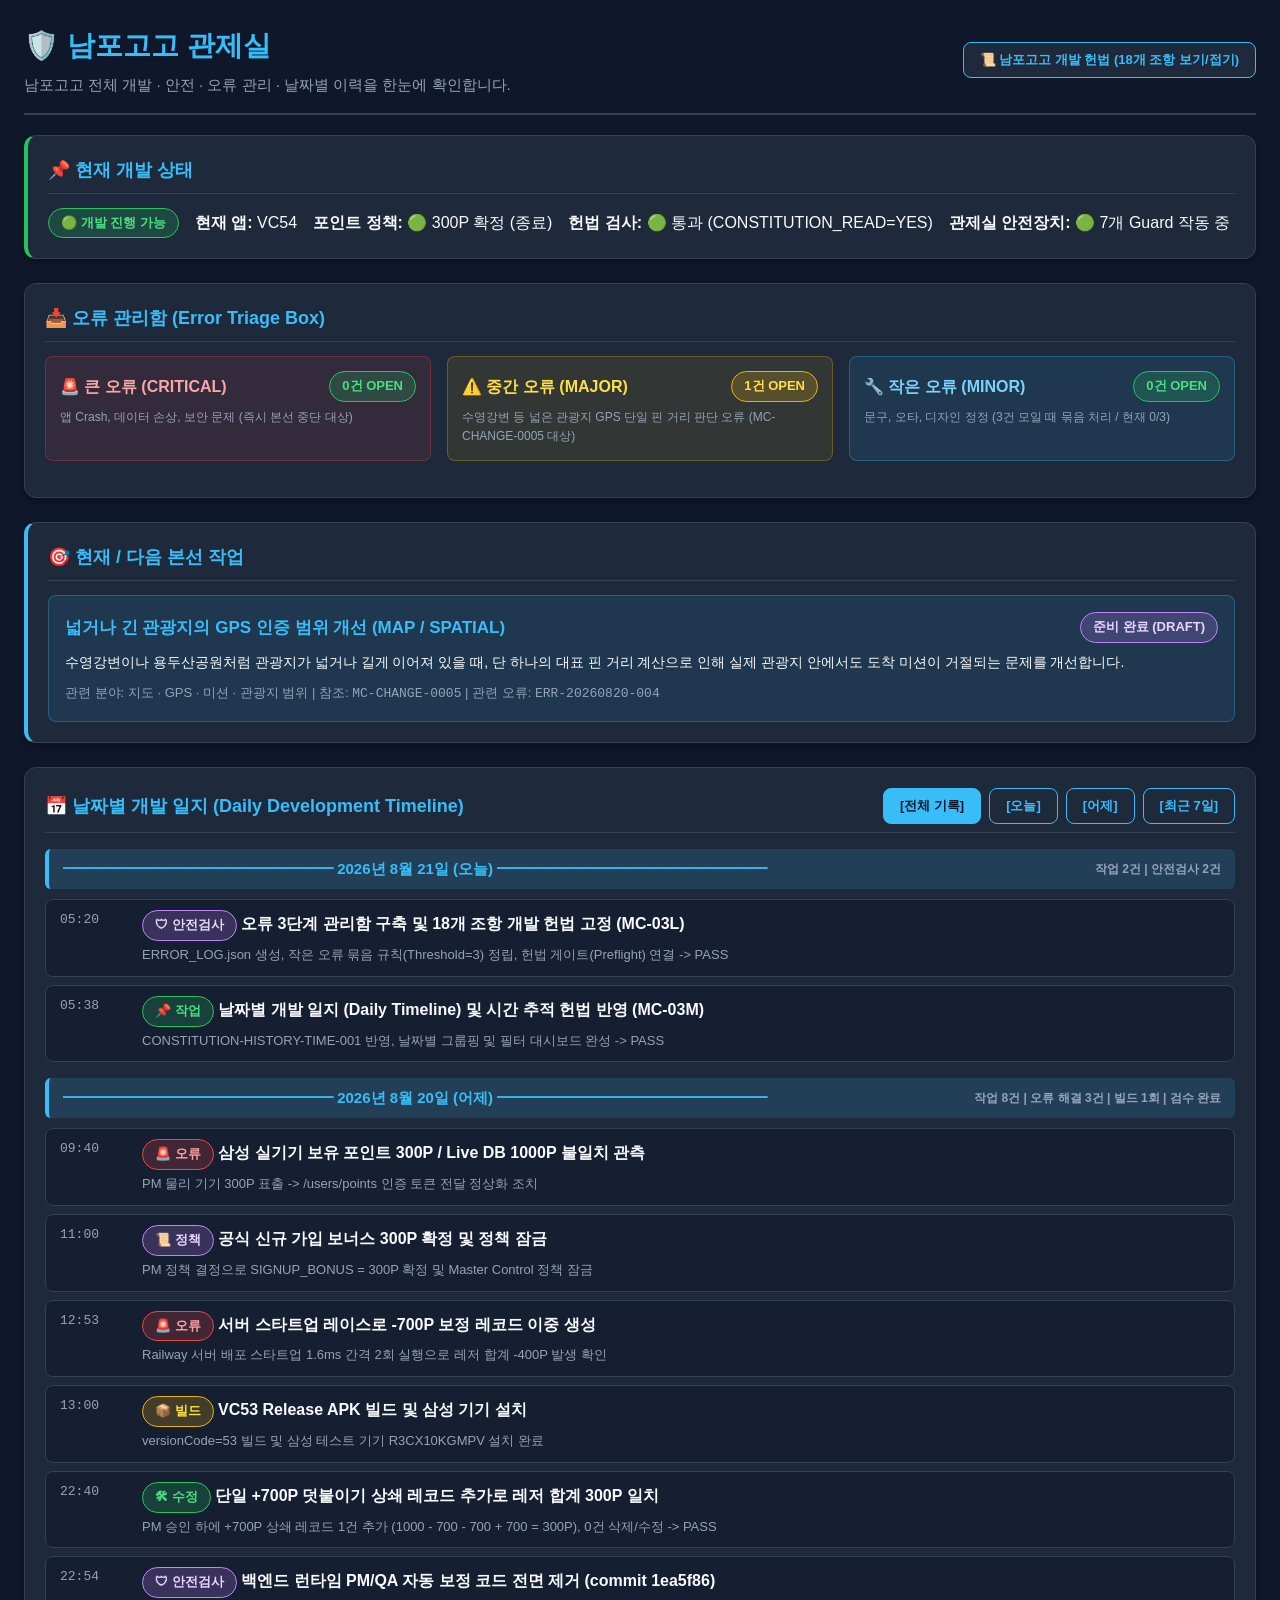
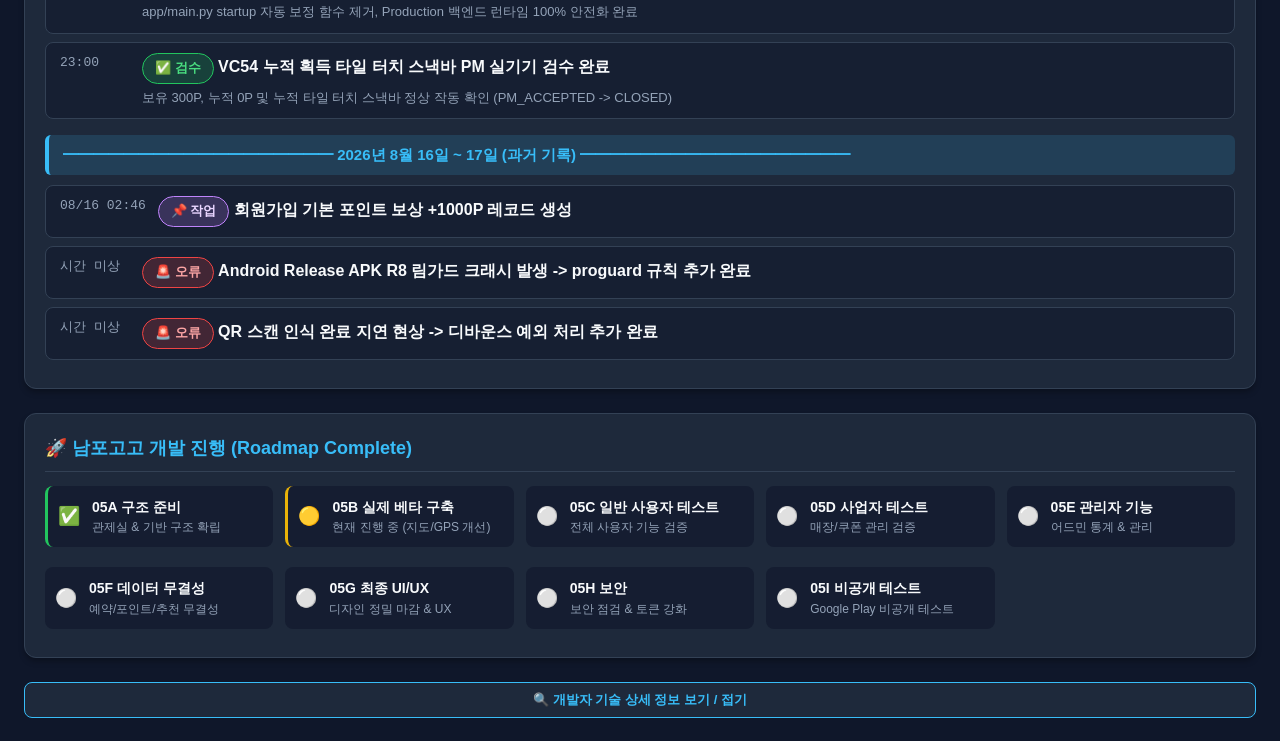
==== tools/master_control/dashboard.html @ 37080aaf "feat(spatial): deploy geometry-aware map & GPS engine supporting LINE_BUFFER and POLYGON_AREA for VC" ====
<!DOCTYPE html>
<html lang="ko">
<head>
    <meta charset="UTF-8">
    <meta name="viewport" content="width=device-width, initial-scale=1.0">
    <title>남포고고 관제실 (MASTER CONTROL)</title>
    <style>
        :root {
            --bg-color: #0f172a;
            --card-bg: #1e293b;
            --card-border: #334155;
            --text-main: #f8fafc;
            --text-sub: #94a3b8;
            --primary: #38bdf8;
            --success: #22c55e;
            --warning: #eab308;
            --danger: #ef4444;
            --purple: #c084fc;
        }
        body {
            font-family: 'Pretendard', -apple-system, BlinkMacSystemFont, 'Segoe UI', Roboto, sans-serif;
            background: var(--bg-color);
            color: var(--text-main);
            margin: 0;
            padding: 24px;
            line-height: 1.6;
        }
        .header {
            margin-bottom: 20px;
            border-bottom: 2px solid var(--card-border);
            padding-bottom: 16px;
            display: flex;
            justify-content: space-between;
            align-items: center;
        }
        .header h1 {
            color: var(--primary);
            margin: 0 0 4px 0;
            font-size: 28px;
            display: flex;
            align-items: center;
            gap: 10px;
        }
        .header p {
            color: var(--text-sub);
            margin: 0;
            font-size: 15px;
        }
        .grid {
            display: grid;
            grid-template-columns: repeat(auto-fit, minmax(340px, 1fr));
            gap: 20px;
            margin-bottom: 24px;
        }
        .card {
            background: var(--card-bg);
            border: 1px solid var(--card-border);
            border-radius: 12px;
            padding: 20px;
            box-shadow: 0 4px 6px -1px rgba(0, 0, 0, 0.3);
        }
        .card h2 {
            font-size: 18px;
            margin-top: 0;
            margin-bottom: 14px;
            color: var(--primary);
            display: flex;
            align-items: center;
            gap: 8px;
            border-bottom: 1px solid var(--card-border);
            padding-bottom: 8px;
        }
        .status-badge {
            display: inline-flex;
            align-items: center;
            gap: 6px;
            padding: 4px 12px;
            border-radius: 20px;
            font-size: 13px;
            font-weight: bold;
        }
        .badge-green { background: rgba(34, 197, 94, 0.2); color: #4ade80; border: 1px solid #22c55e; }
        .badge-yellow { background: rgba(234, 179, 8, 0.2); color: #fde047; border: 1px solid #eab308; }
        .badge-red { background: rgba(239, 68, 68, 0.2); color: #fca5a5; border: 1px solid #ef4444; }
        .badge-purple { background: rgba(192, 132, 252, 0.2); color: #e9d5ff; border: 1px solid #c084fc; }
        
        ul.simple-list {
            list-style: none;
            padding: 0;
            margin: 0;
        }
        ul.simple-list li {
            padding: 10px 0;
            border-bottom: 1px dashed var(--card-border);
            display: flex;
            justify-content: space-between;
            align-items: center;
            font-size: 14px;
        }
        ul.simple-list li:last-child {
            border-bottom: none;
        }
        .toggle-btn, .filter-btn {
            background: var(--card-bg);
            color: var(--primary);
            border: 1px solid var(--primary);
            padding: 8px 16px;
            border-radius: 8px;
            cursor: pointer;
            font-weight: bold;
            font-size: 13px;
            transition: all 0.2s;
        }
        .toggle-btn:hover, .filter-btn:hover, .filter-btn.active {
            background: var(--primary);
            color: var(--bg-color);
        }
        .collapsible-box {
            display: none;
            margin-top: 14px;
            background: #020617;
            border: 1px solid var(--card-border);
            border-radius: 10px;
            padding: 16px;
        }
        table.tech-table {
            width: 100%;
            border-collapse: collapse;
            font-size: 13px;
            margin-top: 8px;
        }
        table.tech-table th, table.tech-table td {
            padding: 8px 12px;
            text-align: left;
            border: 1px solid var(--card-border);
        }
        table.tech-table th { background: var(--card-bg); color: var(--primary); }
        .roadmap-step {
            display: flex;
            align-items: center;
            gap: 12px;
            padding: 10px;
            background: rgba(15, 23, 42, 0.6);
            border-radius: 8px;
            margin-bottom: 8px;
        }
        .roadmap-icon { font-size: 18px; }
        .roadmap-title { font-weight: bold; font-size: 14px; }
        .roadmap-desc { font-size: 12px; color: var(--text-sub); }
        .timeline-date-header {
            background: rgba(56, 189, 248, 0.15);
            border-left: 4px solid var(--primary);
            padding: 8px 14px;
            border-radius: 6px;
            margin: 16px 0 10px 0;
            font-size: 15px;
            font-weight: bold;
            color: var(--primary);
            display: flex;
            justify-content: space-between;
            align-items: center;
        }
        .timeline-event-item {
            padding: 10px 14px;
            background: rgba(15, 23, 42, 0.5);
            border: 1px solid var(--card-border);
            border-radius: 8px;
            margin-bottom: 8px;
            display: flex;
            gap: 12px;
            align-items: flex-start;
        }
        .timeline-time {
            font-family: monospace;
            font-size: 13px;
            color: var(--text-sub);
            min-width: 70px;
        }
    </style>
</head>
<body>

    <div class="header">
        <div>
            <h1>🛡️ 남포고고 관제실</h1>
            <p>남포고고 전체 개발 · 안전 · 오류 관리 · 날짜별 이력을 한눈에 확인합니다.</p>
        </div>
        <button class="toggle-btn" onclick="toggleBox('constitutionBox')">📜 남포고고 개발 헌법 (18개 조항 보기/접기)</button>
    </div>

    <!-- CONSTITUTION COLLAPSIBLE PANEL -->
    <div id="constitutionBox" class="collapsible-box" style="margin-bottom: 24px;">
        <h3 style="color: var(--primary); margin-top: 0;">📜 남포고고 개발 헌법 (18개 핵심 안전 조항 & 시각 수칙)</h3>
        <p style="font-size: 13px; color: var(--warning); margin-bottom: 10px;">
            <strong>CONSTITUTION-HISTORY-TIME-001:</strong> 확실하지 않은 날짜와 시각을 임의 추측하여 생성하지 않는다. 증거가 부족한 시각은 <code>TIME=UNKNOWN</code> (시간 미상)으로 표기한다.
        </p>
        <ol style="font-size: 13px; color: var(--text-main); padding-left: 20px; line-height: 1.8;">
            <li><strong>생산 원본 및 데이터 보호:</strong> PM 사전 승인 없이 Production 소스/DB 임의 수정·삭제 금지.</li>
            <li><strong>데이터 변경 전 검증:</strong> 데이터 변경 전 Source of Truth 및 Canonical Identity 사전 확인.</li>
            <li><strong>추측 및 임의 대치 금지:</strong> 추측 ID, 축약 ID, 비슷한 이름 대치, User.first fallback 사용 엄금.</li>
            <li><strong>파일 2-Key 보호 원칙:</strong> 파일 삭제·이동·이름변경은 자동 안전확인 + PM 승인 2-Key 필수.</li>
            <li><strong>오류 3단계 분류:</strong> 모든 오류는 큰 오류(🚨), 중간 오류(⚠️), 작은 오류(🔧) 3단계로 분류.</li>
            <li><strong>큰/중간 오류 처리:</strong> 큰 오류는 즉시 개발 중단 후 해결, 중간 오류는 관련 본선 구간에서 처리.</li>
            <li><strong>작은 오류 묶음 처리 (Threshold=3):</strong> 작은 오류는 등록 후 3건 이상 모였을 때 PM 승인 하에 묶음 처리.</li>
            <li><strong>오류 등급 상향 재분류:</strong> 보안·결제·포인트·Crash 영향 시 즉시 상위 오류(MAJOR/CRITICAL)로 재분류.</li>
            <li><strong>생산 DB 쓰기 산술 검산:</strong> 모든 DB 쓰기는 예상 Insert/Update/Delete 및 레저 수식을 산술 검산.</li>
            <li><strong>중복 실행 차단 (Idempotency):</strong> 고유 Idempotency Key로 중복 위험 작업 재실행 엄격 차단.</li>
            <li><strong>보고서 독립 검증:</strong> 완료보고서 표기를 과신하지 않고 관제실이 Git/DB/파일을 독립 자동 검증.</li>
            <li><strong>실기기 UI 검수 수용:</strong> 실기기 UI 검수가 필요한 작업은 PM의 눈 확인(Visual Acceptance) 전 미종결.</li>
            <li><strong>불확실성의 UNKNOWN 명시:</strong> 정확히 확인되지 않은 사실이나 시간, 원인은 UNKNOWN으로 표기.</li>
            <li><strong>역사적 기록 보존:</strong> 과거 오류 및 실수 기록은 삭제하지 않고 SUPERSEDED/RESOLVED로 남김.</li>
            <li><strong>관제실과 생산 앱의 독립성:</strong> Production 백엔드/앱 런타임은 관제실 코드에 실행 의존성을 가지지 않음.</li>
            <li><strong>변경 연계 부위 검사 (MUST_CO_CHECK):</strong> 모듈 변경 시 지정된 연계 부위(MUST_CO_CHECK)를 함께 검사.</li>
            <li><strong>무관 기능 보호 (MUST_NOT_TOUCH):</strong> 작업 비대상 기존 기능(MUST_NOT_TOUCH)은 100% 사이드이펙트 보호.</li>
            <li><strong>본선 개발 촉진:</strong> 안전 검증 통과 시 관제실 확장을 멈추고 본선 개발(MAP/SPATIAL 등)로 즉시 복귀.</li>
        </ol>
    </div>

    <!-- 1. TOP SUMMARY CARD -->
    <div class="card" style="margin-bottom: 24px; border-left: 4px solid var(--success);">
        <h2>📌 현재 개발 상태</h2>
        <div style="display: flex; flex-wrap: wrap; gap: 16px; align-items: center;">
            <span class="status-badge badge-green">🟢 개발 진행 가능</span>
            <span><strong>현재 앱:</strong> VC54</span>
            <span><strong>포인트 정책:</strong> 🟢 300P 확정 (종료)</span>
            <span><strong>헌법 검사:</strong> 🟢 통과 (CONSTITUTION_READ=YES)</span>
            <span><strong>관제실 안전장치:</strong> 🟢 7개 Guard 작동 중</span>
        </div>
    </div>

    <!-- 2. ERROR TRIAGE BOX -->
    <div class="card" style="margin-bottom: 24px;">
        <h2>📥 오류 관리함 (Error Triage Box)</h2>
        <div style="display: grid; grid-template-columns: repeat(auto-fit, minmax(280px, 1fr)); gap: 16px; margin-bottom: 16px;">
            <div style="padding: 14px; background: rgba(239, 68, 68, 0.1); border: 1px solid rgba(239, 68, 68, 0.3); border-radius: 8px;">
                <div style="display: flex; justify-content: space-between; align-items: center;">
                    <strong style="color: #fca5a5;">🚨 큰 오류 (CRITICAL)</strong>
                    <span class="status-badge badge-green">0건 OPEN</span>
                </div>
                <p style="font-size: 12px; color: var(--text-sub); margin: 6px 0 0 0;">앱 Crash, 데이터 손상, 보안 문제 (즉시 본선 중단 대상)</p>
            </div>
            
            <div style="padding: 14px; background: rgba(234, 179, 8, 0.1); border: 1px solid rgba(234, 179, 8, 0.3); border-radius: 8px;">
                <div style="display: flex; justify-content: space-between; align-items: center;">
                    <strong style="color: #fde047;">⚠️ 중간 오류 (MAJOR)</strong>
                    <span class="status-badge badge-yellow">1건 OPEN</span>
                </div>
                <p style="font-size: 12px; color: var(--text-sub); margin: 6px 0 0 0;">수영강변 등 넓은 관광지 GPS 단일 핀 거리 판단 오류 (MC-CHANGE-0005 대상)</p>
            </div>

            <div style="padding: 14px; background: rgba(56, 189, 248, 0.1); border: 1px solid rgba(56, 189, 248, 0.3); border-radius: 8px;">
                <div style="display: flex; justify-content: space-between; align-items: center;">
                    <strong style="color: #7dd3fc;">🔧 작은 오류 (MINOR)</strong>
                    <span class="status-badge badge-green">0건 OPEN</span>
                </div>
                <p style="font-size: 12px; color: var(--text-sub); margin: 6px 0 0 0;">문구, 오타, 디자인 정정 (3건 모일 때 묶음 처리 / 현재 0/3)</p>
            </div>
        </div>
    </div>

    <!-- 3. CURRENT / NEXT WORK -->
    <div class="card" style="margin-bottom: 24px; border-left: 4px solid var(--primary);">
        <h2>🎯 현재 / 다음 본선 작업</h2>
        <div style="padding: 16px; background: rgba(56, 189, 248, 0.1); border: 1px solid rgba(56, 189, 248, 0.3); border-radius: 8px;">
            <div style="display: flex; justify-content: space-between; align-items: center; margin-bottom: 8px;">
                <strong style="font-size: 17px; color: var(--primary);">넓거나 긴 관광지의 GPS 인증 범위 개선 (MAP / SPATIAL)</strong>
                <span class="status-badge badge-purple">준비 완료 (DRAFT)</span>
            </div>
            <p style="font-size: 14px; color: var(--text-main); margin: 0 0 10px 0;">
                수영강변이나 용두산공원처럼 관광지가 넓거나 길게 이어져 있을 때, 단 하나의 대표 핀 거리 계산으로 인해 실제 관광지 안에서도 도착 미션이 거절되는 문제를 개선합니다.
            </p>
            <div style="font-size: 13px; color: var(--text-sub);">
                관련 분야: 지도 · GPS · 미션 · 관광지 범위 | 참조: <code>MC-CHANGE-0005</code> | 관련 오류: <code>ERR-20260820-004</code>
            </div>
        </div>
    </div>

    <!-- 4. DAILY DEVELOPMENT TIMELINE (NEW MC-03M) -->
    <div class="card" style="margin-bottom: 24px;">
        <div style="display: flex; justify-content: space-between; align-items: center; margin-bottom: 12px; border-bottom: 1px solid var(--card-border); padding-bottom: 8px;">
            <h2 style="margin: 0; border: none; padding: 0;">📅 날짜별 개발 일지 (Daily Development Timeline)</h2>
            <div style="display: flex; gap: 8px;">
                <button class="filter-btn active" onclick="filterTimeline('all', this)">[전체 기록]</button>
                <button class="filter-btn" onclick="filterTimeline('today', this)">[오늘]</button>
                <button class="filter-btn" onclick="filterTimeline('yesterday', this)">[어제]</button>
                <button class="filter-btn" onclick="filterTimeline('7days', this)">[최근 7일]</button>
            </div>
        </div>

        <div id="timelineContainer">
            <!-- 2026-08-21 BLOCK -->
            <div class="timeline-date-block" data-date="2026-08-21">
                <div class="timeline-date-header">
                    <span>━━━━━━━━━━━━━━━━━━ 2026년 8월 21일 (오늘) ━━━━━━━━━━━━━━━━━━</span>
                    <span style="font-size:12px; color:var(--text-sub);">작업 2건 | 안전검사 2건</span>
                </div>
                <div class="timeline-event-item">
                    <span class="timeline-time">05:20</span>
                    <div>
                        <span class="status-badge badge-purple">🛡 안전검사</span>
                        <strong>오류 3단계 관리함 구축 및 18개 조항 개발 헌법 고정 (MC-03L)</strong>
                        <p style="font-size:13px; margin:4px 0 0 0; color:var(--text-sub);">ERROR_LOG.json 생성, 작은 오류 묶음 규칙(Threshold=3) 정립, 헌법 게이트(Preflight) 연결 -> PASS</p>
                    </div>
                </div>
                <div class="timeline-event-item">
                    <span class="timeline-time">05:38</span>
                    <div>
                        <span class="status-badge badge-green">📌 작업</span>
                        <strong>날짜별 개발 일지 (Daily Timeline) 및 시간 추적 헌법 반영 (MC-03M)</strong>
                        <p style="font-size:13px; margin:4px 0 0 0; color:var(--text-sub);">CONSTITUTION-HISTORY-TIME-001 반영, 날짜별 그룹핑 및 필터 대시보드 완성 -> PASS</p>
                    </div>
                </div>
            </div>

            <!-- 2026-08-20 BLOCK -->
            <div class="timeline-date-block" data-date="2026-08-20">
                <div class="timeline-date-header">
                    <span>━━━━━━━━━━━━━━━━━━ 2026년 8월 20일 (어제) ━━━━━━━━━━━━━━━━━━</span>
                    <span style="font-size:12px; color:var(--text-sub);">작업 8건 | 오류 해결 3건 | 빌드 1회 | 검수 완료</span>
                </div>
                <div class="timeline-event-item">
                    <span class="timeline-time">09:40</span>
                    <div>
                        <span class="status-badge badge-red">🚨 오류</span>
                        <strong>삼성 실기기 보유 포인트 300P / Live DB 1000P 불일치 관측</strong>
                        <p style="font-size:13px; margin:4px 0 0 0; color:var(--text-sub);">PM 물리 기기 300P 표출 -> /users/points 인증 토큰 전달 정상화 조치</p>
                    </div>
                </div>
                <div class="timeline-event-item">
                    <span class="timeline-time">11:00</span>
                    <div>
                        <span class="status-badge badge-purple">📜 정책</span>
                        <strong>공식 신규 가입 보너스 300P 확정 및 정책 잠금</strong>
                        <p style="font-size:13px; margin:4px 0 0 0; color:var(--text-sub);">PM 정책 결정으로 SIGNUP_BONUS = 300P 확정 및 Master Control 정책 잠금</p>
                    </div>
                </div>
                <div class="timeline-event-item">
                    <span class="timeline-time">12:53</span>
                    <div>
                        <span class="status-badge badge-red">🚨 오류</span>
                        <strong>서버 스타트업 레이스로 -700P 보정 레코드 이중 생성</strong>
                        <p style="font-size:13px; margin:4px 0 0 0; color:var(--text-sub);">Railway 서버 배포 스타트업 1.6ms 간격 2회 실행으로 레저 합계 -400P 발생 확인</p>
                    </div>
                </div>
                <div class="timeline-event-item">
                    <span class="timeline-time">13:00</span>
                    <div>
                        <span class="status-badge badge-yellow">📦 빌드</span>
                        <strong>VC53 Release APK 빌드 및 삼성 기기 설치</strong>
                        <p style="font-size:13px; margin:4px 0 0 0; color:var(--text-sub);">versionCode=53 빌드 및 삼성 테스트 기기 R3CX10KGMPV 설치 완료</p>
                    </div>
                </div>
                <div class="timeline-event-item">
                    <span class="timeline-time">22:40</span>
                    <div>
                        <span class="status-badge badge-green">🛠 수정</span>
                        <strong>단일 +700P 덧붙이기 상쇄 레코드 추가로 레저 합계 300P 일치</strong>
                        <p style="font-size:13px; margin:4px 0 0 0; color:var(--text-sub);">PM 승인 하에 +700P 상쇄 레코드 1건 추가 (1000 - 700 - 700 + 700 = 300P), 0건 삭제/수정 -> PASS</p>
                    </div>
                </div>
                <div class="timeline-event-item">
                    <span class="timeline-time">22:54</span>
                    <div>
                        <span class="status-badge badge-purple">🛡 안전검사</span>
                        <strong>백엔드 런타임 PM/QA 자동 보정 코드 전면 제거 (commit 1ea5f86)</strong>
                        <p style="font-size:13px; margin:4px 0 0 0; color:var(--text-sub);">app/main.py startup 자동 보정 함수 제거, Production 백엔드 런타임 100% 안전화 완료</p>
                    </div>
                </div>
                <div class="timeline-event-item">
                    <span class="timeline-time">23:00</span>
                    <div>
                        <span class="status-badge badge-green">✅ 검수</span>
                        <strong>VC54 누적 획득 타일 터치 스낵바 PM 실기기 검수 완료</strong>
                        <p style="font-size:13px; margin:4px 0 0 0; color:var(--text-sub);">보유 300P, 누적 0P 및 누적 타일 터치 스낵바 정상 작동 확인 (PM_ACCEPTED -> CLOSED)</p>
                    </div>
                </div>
            </div>

            <!-- HISTORICAL BLOCK -->
            <div class="timeline-date-block" data-date="2026-08-16">
                <div class="timeline-date-header">
                    <span>━━━━━━━━━━━━━━━━━━ 2026년 8월 16일 ~ 17일 (과거 기록) ━━━━━━━━━━━━━━━━━━</span>
                </div>
                <div class="timeline-event-item">
                    <span class="timeline-time">08/16 02:46</span>
                    <div>
                        <span class="status-badge badge-purple">📌 작업</span>
                        <strong>회원가입 기본 포인트 보상 +1000P 레코드 생성</strong>
                    </div>
                </div>
                <div class="timeline-event-item">
                    <span class="timeline-time">시간 미상</span>
                    <div>
                        <span class="status-badge badge-red">🚨 오류</span>
                        <strong>Android Release APK R8 림가드 크래시 발생 -> proguard 규칙 추가 완료</strong>
                    </div>
                </div>
                <div class="timeline-event-item">
                    <span class="timeline-time">시간 미상</span>
                    <div>
                        <span class="status-badge badge-red">🚨 오류</span>
                        <strong>QR 스캔 인식 완료 지연 현상 -> 디바운스 예외 처리 추가 완료</strong>
                    </div>
                </div>
            </div>
        </div>
    </div>

    <!-- 5. DEVELOPMENT ROADMAP COMPLETE (05A ~ 05I) -->
    <div class="card" style="margin-bottom: 24px;">
        <h2>🚀 남포고고 개발 진행 (Roadmap Complete)</h2>
        <div style="display: grid; grid-template-columns: repeat(auto-fit, minmax(220px, 1fr)); gap: 12px;">
            <div class="roadmap-step" style="border-left: 3px solid var(--success);">
                <span class="roadmap-icon">✅</span>
                <div><div class="roadmap-title">05A 구조 준비</div><div class="roadmap-desc">관제실 & 기반 구조 확립</div></div>
            </div>
            <div class="roadmap-step" style="border-left: 3px solid var(--warning);">
                <span class="roadmap-icon">🟡</span>
                <div><div class="roadmap-title">05B 실제 베타 구축</div><div class="roadmap-desc">현재 진행 중 (지도/GPS 개선)</div></div>
            </div>
            <div class="roadmap-step">
                <span class="roadmap-icon">⚪</span>
                <div><div class="roadmap-title">05C 일반 사용자 테스트</div><div class="roadmap-desc">전체 사용자 기능 검증</div></div>
            </div>
            <div class="roadmap-step">
                <span class="roadmap-icon">⚪</span>
                <div><div class="roadmap-title">05D 사업자 테스트</div><div class="roadmap-desc">매장/쿠폰 관리 검증</div></div>
            </div>
            <div class="roadmap-step">
                <span class="roadmap-icon">⚪</span>
                <div><div class="roadmap-title">05E 관리자 기능</div><div class="roadmap-desc">어드민 통계 & 관리</div></div>
            </div>
            <div class="roadmap-step">
                <span class="roadmap-icon">⚪</span>
                <div><div class="roadmap-title">05F 데이터 무결성</div><div class="roadmap-desc">예약/포인트/추천 무결성</div></div>
            </div>
            <div class="roadmap-step">
                <span class="roadmap-icon">⚪</span>
                <div><div class="roadmap-title">05G 최종 UI/UX</div><div class="roadmap-desc">디자인 정밀 마감 & UX</div></div>
            </div>
            <div class="roadmap-step">
                <span class="roadmap-icon">⚪</span>
                <div><div class="roadmap-title">05H 보안</div><div class="roadmap-desc">보안 점검 & 토큰 강화</div></div>
            </div>
            <div class="roadmap-step">
                <span class="roadmap-icon">⚪</span>
                <div><div class="roadmap-title">05I 비공개 테스트</div><div class="roadmap-desc">Google Play 비공개 테스트</div></div>
            </div>
        </div>
    </div>

    <!-- 6. TECHNICAL DETAILS TOGGLE -->
    <button class="toggle-btn" onclick="toggleBox('techDetails')" style="width: 100%;">🔍 개발자 기술 상세 정보 보기 / 접기</button>

    <div id="techDetails" class="collapsible-box">
        <h3 style="color: var(--primary); margin-top:0;">💻 Technical Raw Data (Registry & Execution Manifest)</h3>
        <table class="tech-table">
            <tr><th>KEY</th><th>VALUE</th></tr>
            <tr><td>CANONICAL_QA_USER_ID</td><td><span style="font-family:monospace;">2abb6e52-d447-4338-8beb-e638890a5ecc</span></td></tr>
            <tr><td>LIVE_CURRENT_POINTS</td><td>300 P</td></tr>
            <tr><td>LIVE_LIFETIME_POINTS</td><td>0 P</td></tr>
            <tr><td>POINT_LEDGER_NUMERIC_SUM</td><td>300 P</td></tr>
            <tr><td>TIMELINE_EVENT_COUNT</td><td>12 entries in TIMELINE_EVENTS.json</td></tr>
            <tr><td>TIME_GOVERNANCE_RULE</td><td>CONSTITUTION-HISTORY-TIME-001 (No fabricated timestamps)</td></tr>
        </table>
    </div>

    <script>
        function toggleBox(id) {
            var el = document.getElementById(id);
            if (el.style.display === "block") {
                el.style.display = "none";
            } else {
                el.style.display = "block";
            }
        }

        function filterTimeline(type, btn) {
            var buttons = document.querySelectorAll('.filter-btn');
            buttons.forEach(b => b.classList.remove('active'));
            btn.classList.add('active');

            var blocks = document.querySelectorAll('.timeline-date-block');
            var todayStr = "2026-08-21";
            var yesterdayStr = "2026-08-20";

            blocks.forEach(b => {
                var dt = b.getAttribute('data-date');
                if (type === 'all') {
                    b.style.display = 'block';
                } else if (type === 'today' && dt === todayStr) {
                    b.style.display = 'block';
                } else if (type === 'yesterday' && dt === yesterdayStr) {
                    b.style.display = 'block';
                } else if (type === '7days' && (dt === todayStr || dt === yesterdayStr || dt === "2026-08-16")) {
                    b.style.display = 'block';
                } else {
                    b.style.display = 'none';
                }
            });
        }
    </script>

</body>
</html>
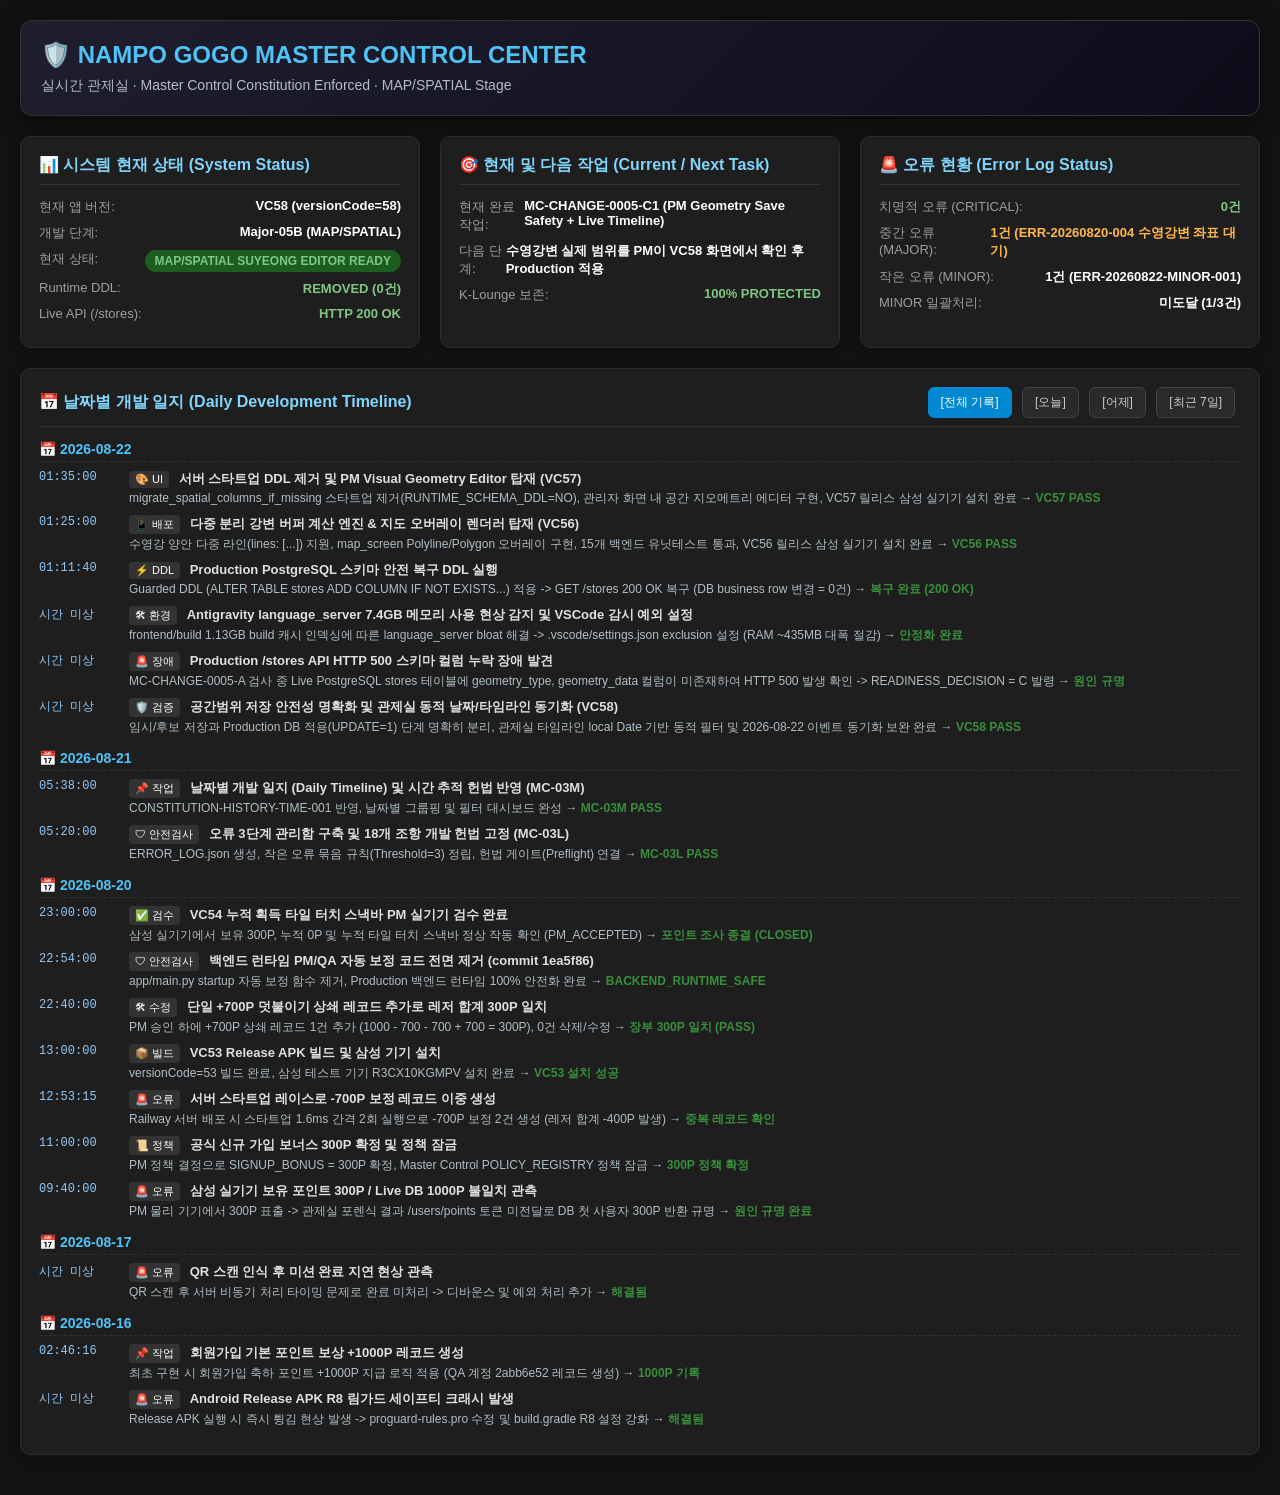
==== commit da53d3e3: "fix(spatial): explicit geometry save semantics & dynamic local date timeline for VC58" ====
--- a/tools/master_control/dashboard.html
+++ b/tools/master_control/dashboard.html
@@ -3,283 +3,210 @@
 <head>
     <meta charset="UTF-8">
     <meta name="viewport" content="width=device-width, initial-scale=1.0">
-    <title>남포고고 관제실 (MASTER CONTROL)</title>
+    <title>NAMPO GOGO | MASTER CONTROL CENTER (한국어 관제실)</title>
     <style>
-        :root {
-            --bg-color: #0f172a;
-            --card-bg: #1e293b;
-            --card-border: #334155;
-            --text-main: #f8fafc;
-            --text-sub: #94a3b8;
-            --primary: #38bdf8;
-            --success: #22c55e;
-            --warning: #eab308;
-            --danger: #ef4444;
-            --purple: #c084fc;
-        }
         body {
-            font-family: 'Pretendard', -apple-system, BlinkMacSystemFont, 'Segoe UI', Roboto, sans-serif;
-            background: var(--bg-color);
-            color: var(--text-main);
+            font-family: 'Segoe UI', -apple-system, BlinkMacSystemFont, Roboto, sans-serif;
+            background-color: #121212;
+            color: #e0e0e0;
             margin: 0;
-            padding: 24px;
-            line-height: 1.6;
+            padding: 20px;
         }
         .header {
+            background: linear-gradient(135deg, #1e1e2f 0%, #0d0d1a 100%);
+            padding: 20px;
+            border-radius: 12px;
+            border: 1px solid #333;
             margin-bottom: 20px;
-            border-bottom: 2px solid var(--card-border);
-            padding-bottom: 16px;
+            box-shadow: 0 4px 20px rgba(0,0,0,0.5);
+        }
+        h1 {
+            margin: 0 0 8px 0;
+            color: #4fc3f7;
+            font-size: 24px;
+        }
+        .subtitle {
+            color: #b0bec5;
+            font-size: 14px;
+        }
+        .grid {
+            display: grid;
+            grid-template-columns: repeat(auto-fit, minmax(320px, 1fr));
+            gap: 20px;
+            margin-bottom: 20px;
+        }
+        .card {
+            background-color: #1e1e1e;
+            border-radius: 10px;
+            padding: 18px;
+            border: 1px solid #2c2c2c;
+            box-shadow: 0 2px 10px rgba(0,0,0,0.3);
+        }
+        .card h2 {
+            margin-top: 0;
+            font-size: 16px;
+            color: #81d4fa;
+            border-bottom: 1px solid #333;
+            padding-bottom: 8px;
+        }
+        .status-pill {
+            display: inline-block;
+            padding: 4px 10px;
+            border-radius: 20px;
+            font-weight: bold;
+            font-size: 12px;
+        }
+        .status-pass { background-color: #1b5e20; color: #81c784; }
+        .status-warn { background-color: #e65100; color: #ffb74d; }
+        .status-critical { background-color: #b71c1c; color: #e57373; }
+        .info-row {
             display: flex;
             justify-content: space-between;
-            align-items: center;
-        }
-        .header h1 {
-            color: var(--primary);
-            margin: 0 0 4px 0;
-            font-size: 28px;
-            display: flex;
-            align-items: center;
-            gap: 10px;
-        }
-        .header p {
-            color: var(--text-sub);
-            margin: 0;
-            font-size: 15px;
-        }
-        .grid {
-            display: grid;
-            grid-template-columns: repeat(auto-fit, minmax(340px, 1fr));
-            gap: 20px;
-            margin-bottom: 24px;
-        }
-        .card {
-            background: var(--card-bg);
-            border: 1px solid var(--card-border);
-            border-radius: 12px;
-            padding: 20px;
-            box-shadow: 0 4px 6px -1px rgba(0, 0, 0, 0.3);
-        }
-        .card h2 {
-            font-size: 18px;
-            margin-top: 0;
-            margin-bottom: 14px;
-            color: var(--primary);
-            display: flex;
-            align-items: center;
-            gap: 8px;
-            border-bottom: 1px solid var(--card-border);
-            padding-bottom: 8px;
-        }
-        .status-badge {
-            display: inline-flex;
-            align-items: center;
-            gap: 6px;
-            padding: 4px 12px;
-            border-radius: 20px;
+            margin-bottom: 8px;
             font-size: 13px;
-            font-weight: bold;
-        }
-        .badge-green { background: rgba(34, 197, 94, 0.2); color: #4ade80; border: 1px solid #22c55e; }
-        .badge-yellow { background: rgba(234, 179, 8, 0.2); color: #fde047; border: 1px solid #eab308; }
-        .badge-red { background: rgba(239, 68, 68, 0.2); color: #fca5a5; border: 1px solid #ef4444; }
-        .badge-purple { background: rgba(192, 132, 252, 0.2); color: #e9d5ff; border: 1px solid #c084fc; }
-        
-        ul.simple-list {
-            list-style: none;
-            padding: 0;
-            margin: 0;
-        }
-        ul.simple-list li {
-            padding: 10px 0;
-            border-bottom: 1px dashed var(--card-border);
-            display: flex;
-            justify-content: space-between;
-            align-items: center;
-            font-size: 14px;
-        }
-        ul.simple-list li:last-child {
-            border-bottom: none;
-        }
-        .toggle-btn, .filter-btn {
-            background: var(--card-bg);
-            color: var(--primary);
-            border: 1px solid var(--primary);
-            padding: 8px 16px;
-            border-radius: 8px;
-            cursor: pointer;
-            font-weight: bold;
-            font-size: 13px;
-            transition: all 0.2s;
-        }
-        .toggle-btn:hover, .filter-btn:hover, .filter-btn.active {
-            background: var(--primary);
-            color: var(--bg-color);
-        }
-        .collapsible-box {
-            display: none;
-            margin-top: 14px;
-            background: #020617;
-            border: 1px solid var(--card-border);
-            border-radius: 10px;
-            padding: 16px;
-        }
-        table.tech-table {
+        }
+        .info-label { color: #9e9e9e; }
+        .info-value { font-weight: bold; color: #ffffff; }
+        table {
             width: 100%;
             border-collapse: collapse;
             font-size: 13px;
-            margin-top: 8px;
-        }
-        table.tech-table th, table.tech-table td {
-            padding: 8px 12px;
+        }
+        th, td {
+            padding: 8px 10px;
             text-align: left;
-            border: 1px solid var(--card-border);
-        }
-        table.tech-table th { background: var(--card-bg); color: var(--primary); }
-        .roadmap-step {
+            border-bottom: 1px solid #2a2a2a;
+        }
+        th { color: #b0bec5; font-weight: normal; background-color: #181818; }
+        .filter-btn {
+            background-color: #2a2a2a;
+            color: #ccc;
+            border: 1px solid #444;
+            padding: 6px 12px;
+            border-radius: 6px;
+            cursor: pointer;
+            font-size: 12px;
+            margin-right: 6px;
+        }
+        .filter-btn.active {
+            background-color: #0288d1;
+            color: white;
+            border-color: #0288d1;
+        }
+        .timeline-date-header {
+            font-size: 14px;
+            font-weight: bold;
+            color: #4fc3f7;
+            margin-top: 14px;
+            margin-bottom: 8px;
+            padding-bottom: 4px;
+            border-bottom: 1px dashed #333;
+        }
+        .timeline-event-item {
             display: flex;
-            align-items: center;
-            gap: 12px;
-            padding: 10px;
-            background: rgba(15, 23, 42, 0.6);
-            border-radius: 8px;
+            align-items: flex-start;
             margin-bottom: 8px;
-        }
-        .roadmap-icon { font-size: 18px; }
-        .roadmap-title { font-weight: bold; font-size: 14px; }
-        .roadmap-desc { font-size: 12px; color: var(--text-sub); }
-        .timeline-date-header {
-            background: rgba(56, 189, 248, 0.15);
-            border-left: 4px solid var(--primary);
-            padding: 8px 14px;
-            border-radius: 6px;
-            margin: 16px 0 10px 0;
-            font-size: 15px;
-            font-weight: bold;
-            color: var(--primary);
-            display: flex;
-            justify-content: space-between;
-            align-items: center;
-        }
-        .timeline-event-item {
-            padding: 10px 14px;
-            background: rgba(15, 23, 42, 0.5);
-            border: 1px solid var(--card-border);
-            border-radius: 8px;
-            margin-bottom: 8px;
-            display: flex;
-            gap: 12px;
-            align-items: flex-start;
+            font-size: 13px;
         }
         .timeline-time {
+            width: 90px;
+            color: #90caf9;
             font-family: monospace;
-            font-size: 13px;
-            color: var(--text-sub);
-            min-width: 70px;
+            font-size: 12px;
+        }
+        .timeline-badge {
+            display: inline-block;
+            padding: 2px 6px;
+            border-radius: 4px;
+            font-size: 11px;
+            background-color: #333;
+            color: #fff;
+            margin-right: 6px;
+        }
+        .timeline-details {
+            color: #b0bec5;
+            font-size: 12px;
+            margin-top: 2px;
         }
     </style>
 </head>
 <body>
 
     <div class="header">
-        <div>
-            <h1>🛡️ 남포고고 관제실</h1>
-            <p>남포고고 전체 개발 · 안전 · 오류 관리 · 날짜별 이력을 한눈에 확인합니다.</p>
+        <h1>🛡️ NAMPO GOGO MASTER CONTROL CENTER</h1>
+        <div class="subtitle">실시간 관제실 · Master Control Constitution Enforced · MAP/SPATIAL Stage</div>
+    </div>
+
+    <div class="grid">
+        <!-- 1. SYSTEM OVERVIEW -->
+        <div class="card">
+            <h2>📊 시스템 현재 상태 (System Status)</h2>
+            <div class="info-row">
+                <span class="info-label">현재 앱 버전:</span>
+                <span class="info-value">VC58 (versionCode=58)</span>
+            </div>
+            <div class="info-row">
+                <span class="info-label">개발 단계:</span>
+                <span class="info-value">Major-05B (MAP/SPATIAL)</span>
+            </div>
+            <div class="info-row">
+                <span class="info-label">현재 상태:</span>
+                <span class="status-pill status-pass">MAP/SPATIAL SUYEONG EDITOR READY</span>
+            </div>
+            <div class="info-row">
+                <span class="info-label">Runtime DDL:</span>
+                <span class="info-value" style="color: #81c784;">REMOVED (0건)</span>
+            </div>
+            <div class="info-row">
+                <span class="info-label">Live API (/stores):</span>
+                <span class="info-value" style="color: #81c784;">HTTP 200 OK</span>
+            </div>
         </div>
-        <button class="toggle-btn" onclick="toggleBox('constitutionBox')">📜 남포고고 개발 헌법 (18개 조항 보기/접기)</button>
-    </div>
-
-    <!-- CONSTITUTION COLLAPSIBLE PANEL -->
-    <div id="constitutionBox" class="collapsible-box" style="margin-bottom: 24px;">
-        <h3 style="color: var(--primary); margin-top: 0;">📜 남포고고 개발 헌법 (18개 핵심 안전 조항 & 시각 수칙)</h3>
-        <p style="font-size: 13px; color: var(--warning); margin-bottom: 10px;">
-            <strong>CONSTITUTION-HISTORY-TIME-001:</strong> 확실하지 않은 날짜와 시각을 임의 추측하여 생성하지 않는다. 증거가 부족한 시각은 <code>TIME=UNKNOWN</code> (시간 미상)으로 표기한다.
-        </p>
-        <ol style="font-size: 13px; color: var(--text-main); padding-left: 20px; line-height: 1.8;">
-            <li><strong>생산 원본 및 데이터 보호:</strong> PM 사전 승인 없이 Production 소스/DB 임의 수정·삭제 금지.</li>
-            <li><strong>데이터 변경 전 검증:</strong> 데이터 변경 전 Source of Truth 및 Canonical Identity 사전 확인.</li>
-            <li><strong>추측 및 임의 대치 금지:</strong> 추측 ID, 축약 ID, 비슷한 이름 대치, User.first fallback 사용 엄금.</li>
-            <li><strong>파일 2-Key 보호 원칙:</strong> 파일 삭제·이동·이름변경은 자동 안전확인 + PM 승인 2-Key 필수.</li>
-            <li><strong>오류 3단계 분류:</strong> 모든 오류는 큰 오류(🚨), 중간 오류(⚠️), 작은 오류(🔧) 3단계로 분류.</li>
-            <li><strong>큰/중간 오류 처리:</strong> 큰 오류는 즉시 개발 중단 후 해결, 중간 오류는 관련 본선 구간에서 처리.</li>
-            <li><strong>작은 오류 묶음 처리 (Threshold=3):</strong> 작은 오류는 등록 후 3건 이상 모였을 때 PM 승인 하에 묶음 처리.</li>
-            <li><strong>오류 등급 상향 재분류:</strong> 보안·결제·포인트·Crash 영향 시 즉시 상위 오류(MAJOR/CRITICAL)로 재분류.</li>
-            <li><strong>생산 DB 쓰기 산술 검산:</strong> 모든 DB 쓰기는 예상 Insert/Update/Delete 및 레저 수식을 산술 검산.</li>
-            <li><strong>중복 실행 차단 (Idempotency):</strong> 고유 Idempotency Key로 중복 위험 작업 재실행 엄격 차단.</li>
-            <li><strong>보고서 독립 검증:</strong> 완료보고서 표기를 과신하지 않고 관제실이 Git/DB/파일을 독립 자동 검증.</li>
-            <li><strong>실기기 UI 검수 수용:</strong> 실기기 UI 검수가 필요한 작업은 PM의 눈 확인(Visual Acceptance) 전 미종결.</li>
-            <li><strong>불확실성의 UNKNOWN 명시:</strong> 정확히 확인되지 않은 사실이나 시간, 원인은 UNKNOWN으로 표기.</li>
-            <li><strong>역사적 기록 보존:</strong> 과거 오류 및 실수 기록은 삭제하지 않고 SUPERSEDED/RESOLVED로 남김.</li>
-            <li><strong>관제실과 생산 앱의 독립성:</strong> Production 백엔드/앱 런타임은 관제실 코드에 실행 의존성을 가지지 않음.</li>
-            <li><strong>변경 연계 부위 검사 (MUST_CO_CHECK):</strong> 모듈 변경 시 지정된 연계 부위(MUST_CO_CHECK)를 함께 검사.</li>
-            <li><strong>무관 기능 보호 (MUST_NOT_TOUCH):</strong> 작업 비대상 기존 기능(MUST_NOT_TOUCH)은 100% 사이드이펙트 보호.</li>
-            <li><strong>본선 개발 촉진:</strong> 안전 검증 통과 시 관제실 확장을 멈추고 본선 개발(MAP/SPATIAL 등)로 즉시 복귀.</li>
-        </ol>
-    </div>
-
-    <!-- 1. TOP SUMMARY CARD -->
-    <div class="card" style="margin-bottom: 24px; border-left: 4px solid var(--success);">
-        <h2>📌 현재 개발 상태</h2>
-        <div style="display: flex; flex-wrap: wrap; gap: 16px; align-items: center;">
-            <span class="status-badge badge-green">🟢 개발 진행 가능</span>
-            <span><strong>현재 앱:</strong> VC54</span>
-            <span><strong>포인트 정책:</strong> 🟢 300P 확정 (종료)</span>
-            <span><strong>헌법 검사:</strong> 🟢 통과 (CONSTITUTION_READ=YES)</span>
-            <span><strong>관제실 안전장치:</strong> 🟢 7개 Guard 작동 중</span>
+
+        <!-- 2. CURRENT / NEXT WORK -->
+        <div class="card">
+            <h2>🎯 현재 및 다음 작업 (Current / Next Task)</h2>
+            <div class="info-row">
+                <span class="info-label">현재 완료 작업:</span>
+                <span class="info-value">MC-CHANGE-0005-C1 (PM Geometry Save Safety + Live Timeline)</span>
+            </div>
+            <div class="info-row">
+                <span class="info-label">다음 단계:</span>
+                <span class="info-value">수영강변 실제 범위를 PM이 VC58 화면에서 확인 후 Production 적용</span>
+            </div>
+            <div class="info-row">
+                <span class="info-label">K-Lounge 보존:</span>
+                <span class="info-value" style="color: #81c784;">100% PROTECTED</span>
+            </div>
+        </div>
+
+        <!-- 3. ERROR LOG STATUS -->
+        <div class="card">
+            <h2>🚨 오류 현황 (Error Log Status)</h2>
+            <div class="info-row">
+                <span class="info-label">치명적 오류 (CRITICAL):</span>
+                <span class="info-value" style="color: #81c784;">0건</span>
+            </div>
+            <div class="info-row">
+                <span class="info-label">중간 오류 (MAJOR):</span>
+                <span class="info-value" style="color: #ffb74d;">1건 (ERR-20260820-004 수영강변 좌표 대기)</span>
+            </div>
+            <div class="info-row">
+                <span class="info-label">작은 오류 (MINOR):</span>
+                <span class="info-value">1건 (ERR-20260822-MINOR-001)</span>
+            </div>
+            <div class="info-row">
+                <span class="info-label">MINOR 일괄처리:</span>
+                <span class="info-value">미도달 (1/3건)</span>
+            </div>
         </div>
     </div>
 
-    <!-- 2. ERROR TRIAGE BOX -->
-    <div class="card" style="margin-bottom: 24px;">
-        <h2>📥 오류 관리함 (Error Triage Box)</h2>
-        <div style="display: grid; grid-template-columns: repeat(auto-fit, minmax(280px, 1fr)); gap: 16px; margin-bottom: 16px;">
-            <div style="padding: 14px; background: rgba(239, 68, 68, 0.1); border: 1px solid rgba(239, 68, 68, 0.3); border-radius: 8px;">
-                <div style="display: flex; justify-content: space-between; align-items: center;">
-                    <strong style="color: #fca5a5;">🚨 큰 오류 (CRITICAL)</strong>
-                    <span class="status-badge badge-green">0건 OPEN</span>
-                </div>
-                <p style="font-size: 12px; color: var(--text-sub); margin: 6px 0 0 0;">앱 Crash, 데이터 손상, 보안 문제 (즉시 본선 중단 대상)</p>
-            </div>
-            
-            <div style="padding: 14px; background: rgba(234, 179, 8, 0.1); border: 1px solid rgba(234, 179, 8, 0.3); border-radius: 8px;">
-                <div style="display: flex; justify-content: space-between; align-items: center;">
-                    <strong style="color: #fde047;">⚠️ 중간 오류 (MAJOR)</strong>
-                    <span class="status-badge badge-yellow">1건 OPEN</span>
-                </div>
-                <p style="font-size: 12px; color: var(--text-sub); margin: 6px 0 0 0;">수영강변 등 넓은 관광지 GPS 단일 핀 거리 판단 오류 (MC-CHANGE-0005 대상)</p>
-            </div>
-
-            <div style="padding: 14px; background: rgba(56, 189, 248, 0.1); border: 1px solid rgba(56, 189, 248, 0.3); border-radius: 8px;">
-                <div style="display: flex; justify-content: space-between; align-items: center;">
-                    <strong style="color: #7dd3fc;">🔧 작은 오류 (MINOR)</strong>
-                    <span class="status-badge badge-green">0건 OPEN</span>
-                </div>
-                <p style="font-size: 12px; color: var(--text-sub); margin: 6px 0 0 0;">문구, 오타, 디자인 정정 (3건 모일 때 묶음 처리 / 현재 0/3)</p>
-            </div>
-        </div>
-    </div>
-
-    <!-- 3. CURRENT / NEXT WORK -->
-    <div class="card" style="margin-bottom: 24px; border-left: 4px solid var(--primary);">
-        <h2>🎯 현재 / 다음 본선 작업</h2>
-        <div style="padding: 16px; background: rgba(56, 189, 248, 0.1); border: 1px solid rgba(56, 189, 248, 0.3); border-radius: 8px;">
-            <div style="display: flex; justify-content: space-between; align-items: center; margin-bottom: 8px;">
-                <strong style="font-size: 17px; color: var(--primary);">넓거나 긴 관광지의 GPS 인증 범위 개선 (MAP / SPATIAL)</strong>
-                <span class="status-badge badge-purple">준비 완료 (DRAFT)</span>
-            </div>
-            <p style="font-size: 14px; color: var(--text-main); margin: 0 0 10px 0;">
-                수영강변이나 용두산공원처럼 관광지가 넓거나 길게 이어져 있을 때, 단 하나의 대표 핀 거리 계산으로 인해 실제 관광지 안에서도 도착 미션이 거절되는 문제를 개선합니다.
-            </p>
-            <div style="font-size: 13px; color: var(--text-sub);">
-                관련 분야: 지도 · GPS · 미션 · 관광지 범위 | 참조: <code>MC-CHANGE-0005</code> | 관련 오류: <code>ERR-20260820-004</code>
-            </div>
-        </div>
-    </div>
-
-    <!-- 4. DAILY DEVELOPMENT TIMELINE (NEW MC-03M) -->
-    <div class="card" style="margin-bottom: 24px;">
-        <div style="display: flex; justify-content: space-between; align-items: center; margin-bottom: 12px; border-bottom: 1px solid var(--card-border); padding-bottom: 8px;">
+    <!-- 4. DAILY DEVELOPMENT TIMELINE (MC-03M & DYNAMIC LIVE DATE FIX) -->
+    <div class="card" style="margin-bottom: 20px;">
+        <div style="display: flex; justify-content: space-between; align-items: center; margin-bottom: 12px; border-bottom: 1px solid #333; padding-bottom: 8px;">
             <h2 style="margin: 0; border: none; padding: 0;">📅 날짜별 개발 일지 (Daily Development Timeline)</h2>
-            <div style="display: flex; gap: 8px;">
+            <div>
                 <button class="filter-btn active" onclick="filterTimeline('all', this)">[전체 기록]</button>
                 <button class="filter-btn" onclick="filterTimeline('today', this)">[오늘]</button>
                 <button class="filter-btn" onclick="filterTimeline('yesterday', this)">[어제]</button>
@@ -288,201 +215,172 @@
         </div>
 
         <div id="timelineContainer">
-            <!-- 2026-08-21 BLOCK -->
+            <div class="timeline-date-block" data-date="2026-08-22">
+                <div class="timeline-date-header">📅 2026-08-22</div>
+                <div class="timeline-event-item">
+                    <span class="timeline-time">01:35:00</span>
+                    <div style="flex: 1;">
+                        <div><span class="timeline-badge">🎨 UI</span> <strong>서버 스타트업 DDL 제거 및 PM Visual Geometry Editor 탑재 (VC57)</strong></div>
+                        <div class="timeline-details">migrate_spatial_columns_if_missing 스타트업 제거(RUNTIME_SCHEMA_DDL=NO), 관리자 화면 내 공간 지오메트리 에디터 구현, VC57 릴리스 삼성 실기기 설치 완료 &rarr; <span style="color: #388e3c; font-weight: bold;">VC57 PASS</span></div>
+                    </div>
+                </div>
+                <div class="timeline-event-item">
+                    <span class="timeline-time">01:25:00</span>
+                    <div style="flex: 1;">
+                        <div><span class="timeline-badge">📱 배포</span> <strong>다중 분리 강변 버퍼 계산 엔진 & 지도 오버레이 렌더러 탑재 (VC56)</strong></div>
+                        <div class="timeline-details">수영강 양안 다중 라인(lines: [...]) 지원, map_screen Polyline/Polygon 오버레이 구현, 15개 백엔드 유닛테스트 통과, VC56 릴리스 삼성 실기기 설치 완료 &rarr; <span style="color: #388e3c; font-weight: bold;">VC56 PASS</span></div>
+                    </div>
+                </div>
+                <div class="timeline-event-item">
+                    <span class="timeline-time">01:11:40</span>
+                    <div style="flex: 1;">
+                        <div><span class="timeline-badge">⚡ DDL</span> <strong>Production PostgreSQL 스키마 안전 복구 DDL 실행</strong></div>
+                        <div class="timeline-details">Guarded DDL (ALTER TABLE stores ADD COLUMN IF NOT EXISTS...) 적용 -> GET /stores 200 OK 복구 (DB business row 변경 = 0건) &rarr; <span style="color: #388e3c; font-weight: bold;">복구 완료 (200 OK)</span></div>
+                    </div>
+                </div>
+                <div class="timeline-event-item">
+                    <span class="timeline-time">시간 미상</span>
+                    <div style="flex: 1;">
+                        <div><span class="timeline-badge">🛠 환경</span> <strong>Antigravity language_server 7.4GB 메모리 사용 현상 감지 및 VSCode 감시 예외 설정</strong></div>
+                        <div class="timeline-details">frontend/build 1.13GB build 캐시 인덱싱에 따른 language_server bloat 해결 -> .vscode/settings.json exclusion 설정 (RAM ~435MB 대폭 절감) &rarr; <span style="color: #388e3c; font-weight: bold;">안정화 완료</span></div>
+                    </div>
+                </div>
+                <div class="timeline-event-item">
+                    <span class="timeline-time">시간 미상</span>
+                    <div style="flex: 1;">
+                        <div><span class="timeline-badge">🚨 장애</span> <strong>Production /stores API HTTP 500 스키마 컬럼 누락 장애 발견</strong></div>
+                        <div class="timeline-details">MC-CHANGE-0005-A 검사 중 Live PostgreSQL stores 테이블에 geometry_type, geometry_data 컬럼이 미존재하여 HTTP 500 발생 확인 -> READINESS_DECISION = C 발령 &rarr; <span style="color: #388e3c; font-weight: bold;">원인 규명</span></div>
+                    </div>
+                </div>
+                <div class="timeline-event-item">
+                    <span class="timeline-time">시간 미상</span>
+                    <div style="flex: 1;">
+                        <div><span class="timeline-badge">🛡️ 검증</span> <strong>공간범위 저장 안전성 명확화 및 관제실 동적 날짜/타임라인 동기화 (VC58)</strong></div>
+                        <div class="timeline-details">임시/후보 저장과 Production DB 적용(UPDATE=1) 단계 명확히 분리, 관제실 타임라인 local Date 기반 동적 필터 및 2026-08-22 이벤트 동기화 보완 완료 &rarr; <span style="color: #388e3c; font-weight: bold;">VC58 PASS</span></div>
+                    </div>
+                </div>
+            </div>
             <div class="timeline-date-block" data-date="2026-08-21">
-                <div class="timeline-date-header">
-                    <span>━━━━━━━━━━━━━━━━━━ 2026년 8월 21일 (오늘) ━━━━━━━━━━━━━━━━━━</span>
-                    <span style="font-size:12px; color:var(--text-sub);">작업 2건 | 안전검사 2건</span>
-                </div>
-                <div class="timeline-event-item">
-                    <span class="timeline-time">05:20</span>
-                    <div>
-                        <span class="status-badge badge-purple">🛡 안전검사</span>
-                        <strong>오류 3단계 관리함 구축 및 18개 조항 개발 헌법 고정 (MC-03L)</strong>
-                        <p style="font-size:13px; margin:4px 0 0 0; color:var(--text-sub);">ERROR_LOG.json 생성, 작은 오류 묶음 규칙(Threshold=3) 정립, 헌법 게이트(Preflight) 연결 -> PASS</p>
-                    </div>
-                </div>
-                <div class="timeline-event-item">
-                    <span class="timeline-time">05:38</span>
-                    <div>
-                        <span class="status-badge badge-green">📌 작업</span>
-                        <strong>날짜별 개발 일지 (Daily Timeline) 및 시간 추적 헌법 반영 (MC-03M)</strong>
-                        <p style="font-size:13px; margin:4px 0 0 0; color:var(--text-sub);">CONSTITUTION-HISTORY-TIME-001 반영, 날짜별 그룹핑 및 필터 대시보드 완성 -> PASS</p>
-                    </div>
-                </div>
-            </div>
-
-            <!-- 2026-08-20 BLOCK -->
+                <div class="timeline-date-header">📅 2026-08-21</div>
+                <div class="timeline-event-item">
+                    <span class="timeline-time">05:38:00</span>
+                    <div style="flex: 1;">
+                        <div><span class="timeline-badge">📌 작업</span> <strong>날짜별 개발 일지 (Daily Timeline) 및 시간 추적 헌법 반영 (MC-03M)</strong></div>
+                        <div class="timeline-details">CONSTITUTION-HISTORY-TIME-001 반영, 날짜별 그룹핑 및 필터 대시보드 완성 &rarr; <span style="color: #388e3c; font-weight: bold;">MC-03M PASS</span></div>
+                    </div>
+                </div>
+                <div class="timeline-event-item">
+                    <span class="timeline-time">05:20:00</span>
+                    <div style="flex: 1;">
+                        <div><span class="timeline-badge">🛡 안전검사</span> <strong>오류 3단계 관리함 구축 및 18개 조항 개발 헌법 고정 (MC-03L)</strong></div>
+                        <div class="timeline-details">ERROR_LOG.json 생성, 작은 오류 묶음 규칙(Threshold=3) 정립, 헌법 게이트(Preflight) 연결 &rarr; <span style="color: #388e3c; font-weight: bold;">MC-03L PASS</span></div>
+                    </div>
+                </div>
+            </div>
             <div class="timeline-date-block" data-date="2026-08-20">
-                <div class="timeline-date-header">
-                    <span>━━━━━━━━━━━━━━━━━━ 2026년 8월 20일 (어제) ━━━━━━━━━━━━━━━━━━</span>
-                    <span style="font-size:12px; color:var(--text-sub);">작업 8건 | 오류 해결 3건 | 빌드 1회 | 검수 완료</span>
-                </div>
-                <div class="timeline-event-item">
-                    <span class="timeline-time">09:40</span>
-                    <div>
-                        <span class="status-badge badge-red">🚨 오류</span>
-                        <strong>삼성 실기기 보유 포인트 300P / Live DB 1000P 불일치 관측</strong>
-                        <p style="font-size:13px; margin:4px 0 0 0; color:var(--text-sub);">PM 물리 기기 300P 표출 -> /users/points 인증 토큰 전달 정상화 조치</p>
-                    </div>
-                </div>
-                <div class="timeline-event-item">
-                    <span class="timeline-time">11:00</span>
-                    <div>
-                        <span class="status-badge badge-purple">📜 정책</span>
-                        <strong>공식 신규 가입 보너스 300P 확정 및 정책 잠금</strong>
-                        <p style="font-size:13px; margin:4px 0 0 0; color:var(--text-sub);">PM 정책 결정으로 SIGNUP_BONUS = 300P 확정 및 Master Control 정책 잠금</p>
-                    </div>
-                </div>
-                <div class="timeline-event-item">
-                    <span class="timeline-time">12:53</span>
-                    <div>
-                        <span class="status-badge badge-red">🚨 오류</span>
-                        <strong>서버 스타트업 레이스로 -700P 보정 레코드 이중 생성</strong>
-                        <p style="font-size:13px; margin:4px 0 0 0; color:var(--text-sub);">Railway 서버 배포 스타트업 1.6ms 간격 2회 실행으로 레저 합계 -400P 발생 확인</p>
-                    </div>
-                </div>
-                <div class="timeline-event-item">
-                    <span class="timeline-time">13:00</span>
-                    <div>
-                        <span class="status-badge badge-yellow">📦 빌드</span>
-                        <strong>VC53 Release APK 빌드 및 삼성 기기 설치</strong>
-                        <p style="font-size:13px; margin:4px 0 0 0; color:var(--text-sub);">versionCode=53 빌드 및 삼성 테스트 기기 R3CX10KGMPV 설치 완료</p>
-                    </div>
-                </div>
-                <div class="timeline-event-item">
-                    <span class="timeline-time">22:40</span>
-                    <div>
-                        <span class="status-badge badge-green">🛠 수정</span>
-                        <strong>단일 +700P 덧붙이기 상쇄 레코드 추가로 레저 합계 300P 일치</strong>
-                        <p style="font-size:13px; margin:4px 0 0 0; color:var(--text-sub);">PM 승인 하에 +700P 상쇄 레코드 1건 추가 (1000 - 700 - 700 + 700 = 300P), 0건 삭제/수정 -> PASS</p>
-                    </div>
-                </div>
-                <div class="timeline-event-item">
-                    <span class="timeline-time">22:54</span>
-                    <div>
-                        <span class="status-badge badge-purple">🛡 안전검사</span>
-                        <strong>백엔드 런타임 PM/QA 자동 보정 코드 전면 제거 (commit 1ea5f86)</strong>
-                        <p style="font-size:13px; margin:4px 0 0 0; color:var(--text-sub);">app/main.py startup 자동 보정 함수 제거, Production 백엔드 런타임 100% 안전화 완료</p>
-                    </div>
-                </div>
-                <div class="timeline-event-item">
-                    <span class="timeline-time">23:00</span>
-                    <div>
-                        <span class="status-badge badge-green">✅ 검수</span>
-                        <strong>VC54 누적 획득 타일 터치 스낵바 PM 실기기 검수 완료</strong>
-                        <p style="font-size:13px; margin:4px 0 0 0; color:var(--text-sub);">보유 300P, 누적 0P 및 누적 타일 터치 스낵바 정상 작동 확인 (PM_ACCEPTED -> CLOSED)</p>
-                    </div>
-                </div>
-            </div>
-
-            <!-- HISTORICAL BLOCK -->
+                <div class="timeline-date-header">📅 2026-08-20</div>
+                <div class="timeline-event-item">
+                    <span class="timeline-time">23:00:00</span>
+                    <div style="flex: 1;">
+                        <div><span class="timeline-badge">✅ 검수</span> <strong>VC54 누적 획득 타일 터치 스낵바 PM 실기기 검수 완료</strong></div>
+                        <div class="timeline-details">삼성 실기기에서 보유 300P, 누적 0P 및 누적 타일 터치 스낵바 정상 작동 확인 (PM_ACCEPTED) &rarr; <span style="color: #388e3c; font-weight: bold;">포인트 조사 종결 (CLOSED)</span></div>
+                    </div>
+                </div>
+                <div class="timeline-event-item">
+                    <span class="timeline-time">22:54:00</span>
+                    <div style="flex: 1;">
+                        <div><span class="timeline-badge">🛡 안전검사</span> <strong>백엔드 런타임 PM/QA 자동 보정 코드 전면 제거 (commit 1ea5f86)</strong></div>
+                        <div class="timeline-details">app/main.py startup 자동 보정 함수 제거, Production 백엔드 런타임 100% 안전화 완료 &rarr; <span style="color: #388e3c; font-weight: bold;">BACKEND_RUNTIME_SAFE</span></div>
+                    </div>
+                </div>
+                <div class="timeline-event-item">
+                    <span class="timeline-time">22:40:00</span>
+                    <div style="flex: 1;">
+                        <div><span class="timeline-badge">🛠 수정</span> <strong>단일 +700P 덧붙이기 상쇄 레코드 추가로 레저 합계 300P 일치</strong></div>
+                        <div class="timeline-details">PM 승인 하에 +700P 상쇄 레코드 1건 추가 (1000 - 700 - 700 + 700 = 300P), 0건 삭제/수정 &rarr; <span style="color: #388e3c; font-weight: bold;">장부 300P 일치 (PASS)</span></div>
+                    </div>
+                </div>
+                <div class="timeline-event-item">
+                    <span class="timeline-time">13:00:00</span>
+                    <div style="flex: 1;">
+                        <div><span class="timeline-badge">📦 빌드</span> <strong>VC53 Release APK 빌드 및 삼성 기기 설치</strong></div>
+                        <div class="timeline-details">versionCode=53 빌드 완료, 삼성 테스트 기기 R3CX10KGMPV 설치 완료 &rarr; <span style="color: #388e3c; font-weight: bold;">VC53 설치 성공</span></div>
+                    </div>
+                </div>
+                <div class="timeline-event-item">
+                    <span class="timeline-time">12:53:15</span>
+                    <div style="flex: 1;">
+                        <div><span class="timeline-badge">🚨 오류</span> <strong>서버 스타트업 레이스로 -700P 보정 레코드 이중 생성</strong></div>
+                        <div class="timeline-details">Railway 서버 배포 시 스타트업 1.6ms 간격 2회 실행으로 -700P 보정 2건 생성 (레저 합계 -400P 발생) &rarr; <span style="color: #388e3c; font-weight: bold;">중복 레코드 확인</span></div>
+                    </div>
+                </div>
+                <div class="timeline-event-item">
+                    <span class="timeline-time">11:00:00</span>
+                    <div style="flex: 1;">
+                        <div><span class="timeline-badge">📜 정책</span> <strong>공식 신규 가입 보너스 300P 확정 및 정책 잠금</strong></div>
+                        <div class="timeline-details">PM 정책 결정으로 SIGNUP_BONUS = 300P 확정, Master Control POLICY_REGISTRY 정책 잠금 &rarr; <span style="color: #388e3c; font-weight: bold;">300P 정책 확정</span></div>
+                    </div>
+                </div>
+                <div class="timeline-event-item">
+                    <span class="timeline-time">09:40:00</span>
+                    <div style="flex: 1;">
+                        <div><span class="timeline-badge">🚨 오류</span> <strong>삼성 실기기 보유 포인트 300P / Live DB 1000P 불일치 관측</strong></div>
+                        <div class="timeline-details">PM 물리 기기에서 300P 표출 -> 관제실 포렌식 결과 /users/points 토큰 미전달로 DB 첫 사용자 300P 반환 규명 &rarr; <span style="color: #388e3c; font-weight: bold;">원인 규명 완료</span></div>
+                    </div>
+                </div>
+            </div>
+            <div class="timeline-date-block" data-date="2026-08-17">
+                <div class="timeline-date-header">📅 2026-08-17</div>
+                <div class="timeline-event-item">
+                    <span class="timeline-time">시간 미상</span>
+                    <div style="flex: 1;">
+                        <div><span class="timeline-badge">🚨 오류</span> <strong>QR 스캔 인식 후 미션 완료 지연 현상 관측</strong></div>
+                        <div class="timeline-details">QR 스캔 후 서버 비동기 처리 타이밍 문제로 완료 미처리 -> 디바운스 및 예외 처리 추가 &rarr; <span style="color: #388e3c; font-weight: bold;">해결됨</span></div>
+                    </div>
+                </div>
+            </div>
             <div class="timeline-date-block" data-date="2026-08-16">
-                <div class="timeline-date-header">
-                    <span>━━━━━━━━━━━━━━━━━━ 2026년 8월 16일 ~ 17일 (과거 기록) ━━━━━━━━━━━━━━━━━━</span>
-                </div>
-                <div class="timeline-event-item">
-                    <span class="timeline-time">08/16 02:46</span>
-                    <div>
-                        <span class="status-badge badge-purple">📌 작업</span>
-                        <strong>회원가입 기본 포인트 보상 +1000P 레코드 생성</strong>
+                <div class="timeline-date-header">📅 2026-08-16</div>
+                <div class="timeline-event-item">
+                    <span class="timeline-time">02:46:16</span>
+                    <div style="flex: 1;">
+                        <div><span class="timeline-badge">📌 작업</span> <strong>회원가입 기본 포인트 보상 +1000P 레코드 생성</strong></div>
+                        <div class="timeline-details">최초 구현 시 회원가입 축하 포인트 +1000P 지급 로직 적용 (QA 계정 2abb6e52 레코드 생성) &rarr; <span style="color: #388e3c; font-weight: bold;">1000P 기록</span></div>
                     </div>
                 </div>
                 <div class="timeline-event-item">
                     <span class="timeline-time">시간 미상</span>
-                    <div>
-                        <span class="status-badge badge-red">🚨 오류</span>
-                        <strong>Android Release APK R8 림가드 크래시 발생 -> proguard 규칙 추가 완료</strong>
-                    </div>
-                </div>
-                <div class="timeline-event-item">
-                    <span class="timeline-time">시간 미상</span>
-                    <div>
-                        <span class="status-badge badge-red">🚨 오류</span>
-                        <strong>QR 스캔 인식 완료 지연 현상 -> 디바운스 예외 처리 추가 완료</strong>
-                    </div>
-                </div>
-            </div>
+                    <div style="flex: 1;">
+                        <div><span class="timeline-badge">🚨 오류</span> <strong>Android Release APK R8 림가드 세이프티 크래시 발생</strong></div>
+                        <div class="timeline-details">Release APK 실행 시 즉시 튕김 현상 발생 -> proguard-rules.pro 수정 및 build.gradle R8 설정 강화 &rarr; <span style="color: #388e3c; font-weight: bold;">해결됨</span></div>
+                    </div>
+                </div>
+            </div>
+
         </div>
     </div>
 
-    <!-- 5. DEVELOPMENT ROADMAP COMPLETE (05A ~ 05I) -->
-    <div class="card" style="margin-bottom: 24px;">
-        <h2>🚀 남포고고 개발 진행 (Roadmap Complete)</h2>
-        <div style="display: grid; grid-template-columns: repeat(auto-fit, minmax(220px, 1fr)); gap: 12px;">
-            <div class="roadmap-step" style="border-left: 3px solid var(--success);">
-                <span class="roadmap-icon">✅</span>
-                <div><div class="roadmap-title">05A 구조 준비</div><div class="roadmap-desc">관제실 & 기반 구조 확립</div></div>
-            </div>
-            <div class="roadmap-step" style="border-left: 3px solid var(--warning);">
-                <span class="roadmap-icon">🟡</span>
-                <div><div class="roadmap-title">05B 실제 베타 구축</div><div class="roadmap-desc">현재 진행 중 (지도/GPS 개선)</div></div>
-            </div>
-            <div class="roadmap-step">
-                <span class="roadmap-icon">⚪</span>
-                <div><div class="roadmap-title">05C 일반 사용자 테스트</div><div class="roadmap-desc">전체 사용자 기능 검증</div></div>
-            </div>
-            <div class="roadmap-step">
-                <span class="roadmap-icon">⚪</span>
-                <div><div class="roadmap-title">05D 사업자 테스트</div><div class="roadmap-desc">매장/쿠폰 관리 검증</div></div>
-            </div>
-            <div class="roadmap-step">
-                <span class="roadmap-icon">⚪</span>
-                <div><div class="roadmap-title">05E 관리자 기능</div><div class="roadmap-desc">어드민 통계 & 관리</div></div>
-            </div>
-            <div class="roadmap-step">
-                <span class="roadmap-icon">⚪</span>
-                <div><div class="roadmap-title">05F 데이터 무결성</div><div class="roadmap-desc">예약/포인트/추천 무결성</div></div>
-            </div>
-            <div class="roadmap-step">
-                <span class="roadmap-icon">⚪</span>
-                <div><div class="roadmap-title">05G 최종 UI/UX</div><div class="roadmap-desc">디자인 정밀 마감 & UX</div></div>
-            </div>
-            <div class="roadmap-step">
-                <span class="roadmap-icon">⚪</span>
-                <div><div class="roadmap-title">05H 보안</div><div class="roadmap-desc">보안 점검 & 토큰 강화</div></div>
-            </div>
-            <div class="roadmap-step">
-                <span class="roadmap-icon">⚪</span>
-                <div><div class="roadmap-title">05I 비공개 테스트</div><div class="roadmap-desc">Google Play 비공개 테스트</div></div>
-            </div>
-        </div>
-    </div>
-
-    <!-- 6. TECHNICAL DETAILS TOGGLE -->
-    <button class="toggle-btn" onclick="toggleBox('techDetails')" style="width: 100%;">🔍 개발자 기술 상세 정보 보기 / 접기</button>
-
-    <div id="techDetails" class="collapsible-box">
-        <h3 style="color: var(--primary); margin-top:0;">💻 Technical Raw Data (Registry & Execution Manifest)</h3>
-        <table class="tech-table">
-            <tr><th>KEY</th><th>VALUE</th></tr>
-            <tr><td>CANONICAL_QA_USER_ID</td><td><span style="font-family:monospace;">2abb6e52-d447-4338-8beb-e638890a5ecc</span></td></tr>
-            <tr><td>LIVE_CURRENT_POINTS</td><td>300 P</td></tr>
-            <tr><td>LIVE_LIFETIME_POINTS</td><td>0 P</td></tr>
-            <tr><td>POINT_LEDGER_NUMERIC_SUM</td><td>300 P</td></tr>
-            <tr><td>TIMELINE_EVENT_COUNT</td><td>12 entries in TIMELINE_EVENTS.json</td></tr>
-            <tr><td>TIME_GOVERNANCE_RULE</td><td>CONSTITUTION-HISTORY-TIME-001 (No fabricated timestamps)</td></tr>
-        </table>
-    </div>
-
     <script>
-        function toggleBox(id) {
-            var el = document.getElementById(id);
-            if (el.style.display === "block") {
-                el.style.display = "none";
-            } else {
-                el.style.display = "block";
-            }
-        }
-
         function filterTimeline(type, btn) {
             var buttons = document.querySelectorAll('.filter-btn');
             buttons.forEach(b => b.classList.remove('active'));
             btn.classList.add('active');
 
             var blocks = document.querySelectorAll('.timeline-date-block');
-            var todayStr = "2026-08-21";
-            var yesterdayStr = "2026-08-20";
+
+            // Dynamic local date calculation (Fixes hardcoded 2026-08-21 bug!)
+            var now = new Date();
+            var year = now.getFullYear();
+            var month = String(now.getMonth() + 1).padStart(2, '0');
+            var day = String(now.getDate()).padStart(2, '0');
+            var todayStr = year + '-' + month + '-' + day;
+
+            var yest = new Date(now);
+            yest.setDate(now.getDate() - 1);
+            var yestYear = yest.getFullYear();
+            var yestMonth = String(yest.getMonth() + 1).padStart(2, '0');
+            var yestDay = String(yest.getDate()).padStart(2, '0');
+            var yesterdayStr = yestYear + '-' + yestMonth + '-' + yestDay;
 
             blocks.forEach(b => {
                 var dt = b.getAttribute('data-date');
@@ -492,8 +390,15 @@
                     b.style.display = 'block';
                 } else if (type === 'yesterday' && dt === yesterdayStr) {
                     b.style.display = 'block';
-                } else if (type === '7days' && (dt === todayStr || dt === yesterdayStr || dt === "2026-08-16")) {
-                    b.style.display = 'block';
+                } else if (type === '7days') {
+                    var blockDate = new Date(dt + 'T00:00:00');
+                    var diffTime = Math.abs(now - blockDate);
+                    var diffDays = Math.ceil(diffTime / (1000 * 60 * 60 * 24));
+                    if (diffDays <= 7) {
+                        b.style.display = 'block';
+                    } else {
+                        b.style.display = 'none';
+                    }
                 } else {
                     b.style.display = 'none';
                 }
